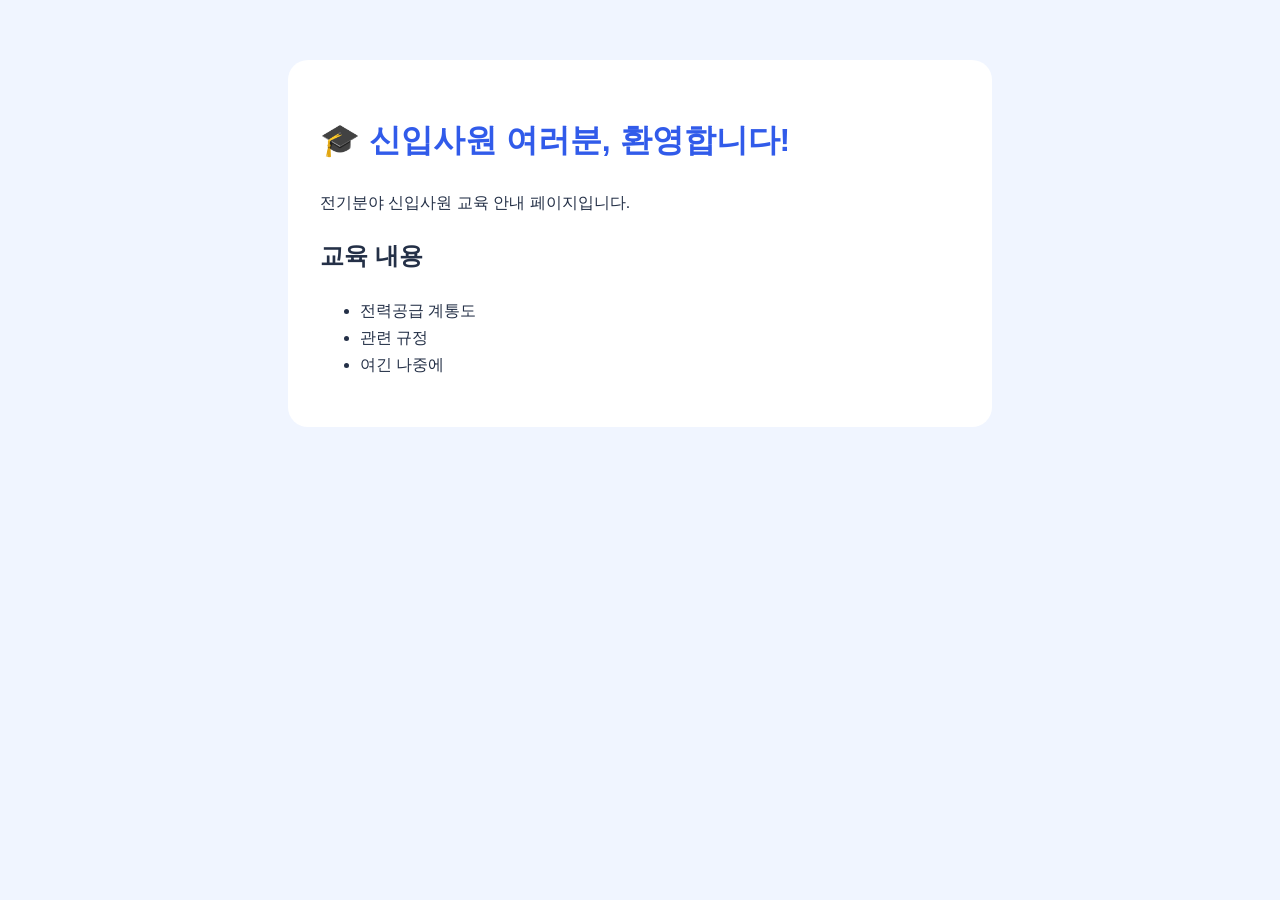
==== index.html @ 453a8c01 "Add initial index.html for new employee training" ====
<!DOCTYPE html>
<html lang="ko">
<head>
  <meta charset="UTF-8">
  <meta name="viewport" content="width=device-width, initial-scale=1">
  <title>신입생 교육 안내</title>
  <style>
    body {
      margin: 0;
      font-family: sans-serif;
      background: #f0f5ff;
      color: #243047;
      line-height: 1.7;
    }
    main {
      max-width: 640px;
      margin: 60px auto;
      padding: 32px;
      background: white;
      border-radius: 20px;
    }
    h1 { color: #315bea; }
  </style>
</head>
<body>
  <main>
    <h1>🎓 신입사원 여러분, 환영합니다!</h1>
    <p> 전기분야 신입사원 교육 안내 페이지입니다.</p>

    <h2>교육 내용</h2>
    <ul>
      <li>전력공급 계통도</li>
      <li>관련 규정</li>
      <li>여긴 나중에</li>
    </ul>
  </main>
</body>
</html>
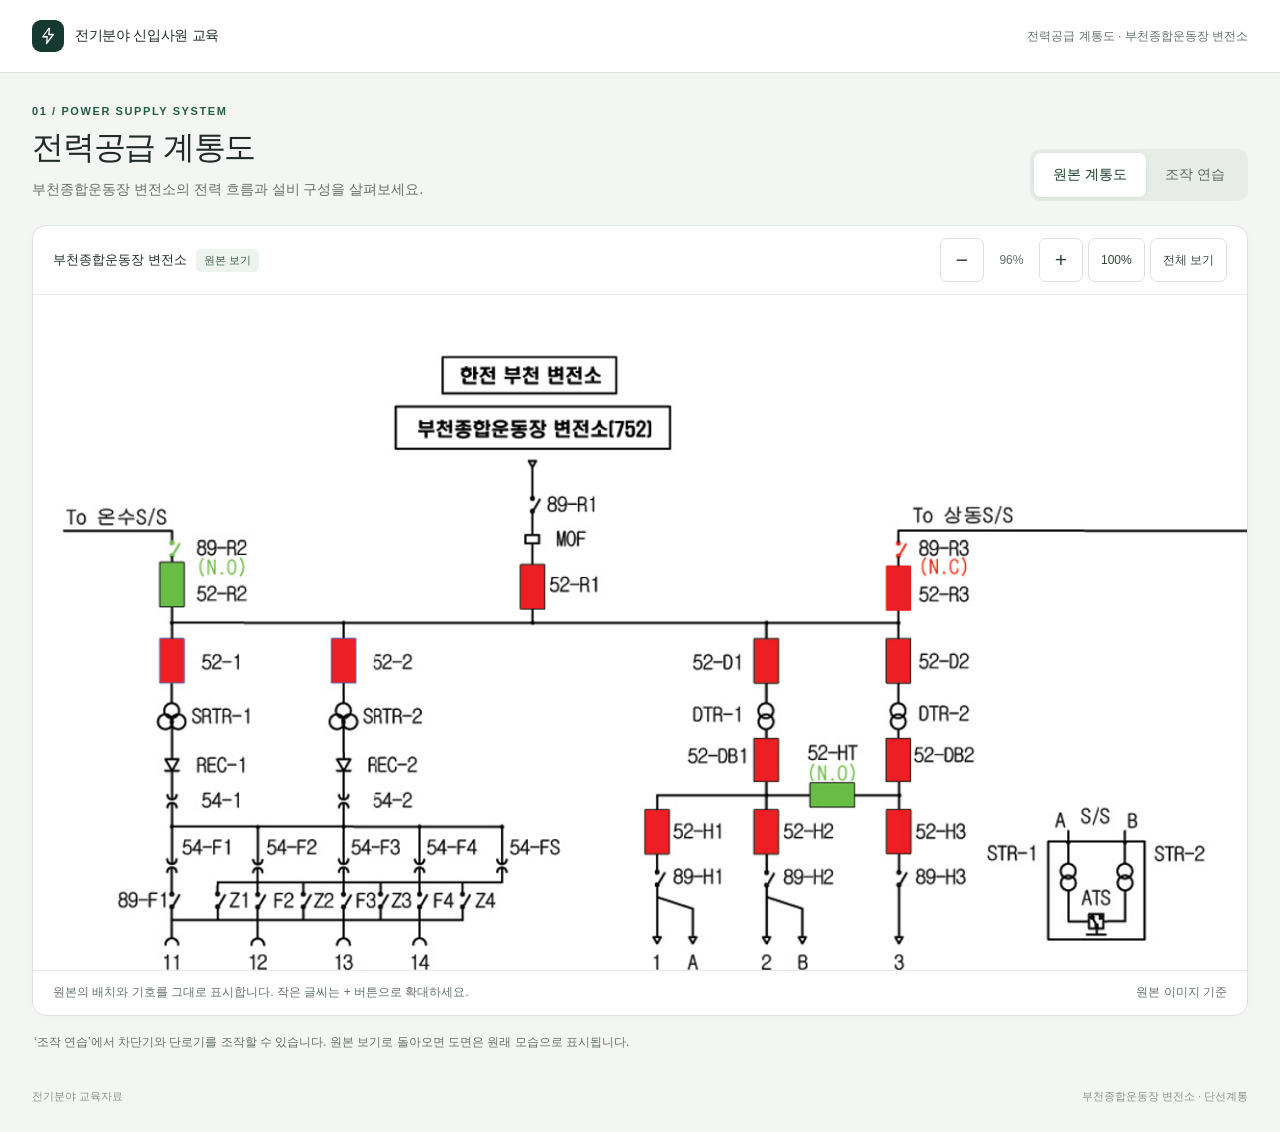
==== commit 1c378bd0: "전력공급 계통도 반응형 교육 페이지 추가" ====
--- a/index.html
+++ b/index.html
@@ -1,38 +1,351 @@
 <!DOCTYPE html>
 <html lang="ko">
 <head>
-  <meta charset="UTF-8">
-  <meta name="viewport" content="width=device-width, initial-scale=1">
-  <title>신입생 교육 안내</title>
-  <style>
-    body {
-      margin: 0;
-      font-family: sans-serif;
-      background: #f0f5ff;
-      color: #243047;
-      line-height: 1.7;
-    }
-    main {
-      max-width: 640px;
-      margin: 60px auto;
-      padding: 32px;
-      background: white;
-      border-radius: 20px;
-    }
-    h1 { color: #315bea; }
-  </style>
+<meta charset="utf-8">
+<meta name="viewport" content="width=device-width,initial-scale=1">
+<meta name="theme-color" content="#16392f">
+<title>부천종합운동장 변전소 | 전기분야 신입사원 교육</title>
+<style>
+:root{font-family:"Pretendard","Apple SD Gothic Neo","Malgun Gothic",Arial,sans-serif;color:#202b29;background:#f4f6f4;font-synthesis:none;--green:#215d48;--border:#dce2dd;--muted:#66716a}
+*{box-sizing:border-box}body{margin:0}button,select{font:inherit}button,select{min-height:44px}button{cursor:pointer}button:disabled{opacity:.4;cursor:default}button:focus-visible,select:focus-visible,summary:focus-visible{outline:3px solid #2574ba;outline-offset:3px}[hidden]{display:none!important}
+.site-header{background:#fff;border-bottom:1px solid var(--border)}.header-inner{max-width:1440px;margin:auto;padding:20px 32px;display:flex;align-items:center;justify-content:space-between;gap:16px}.brand{display:flex;align-items:center;gap:11px;font-size:14px;font-weight:700;letter-spacing:-.3px}.brand-icon{width:32px;height:32px;display:grid;place-items:center;background:#16392f;color:white;border-radius:9px}.brand-icon svg{width:18px;height:18px}.header-caption{font-size:12px;color:var(--muted)}
+main{max-width:1440px;margin:auto;padding:32px}.intro{display:flex;align-items:flex-end;justify-content:space-between;gap:24px;margin-bottom:24px}.eyebrow{font-size:11px;font-weight:700;color:var(--green);letter-spacing:1.6px;margin:0 0 10px}h1{font-size:clamp(23px,3vw,32px);line-height:1.3;letter-spacing:-1.2px;margin:0 0 9px}.subtitle{margin:0;color:var(--muted);font-size:14px;line-height:1.7}.mode-switch{display:flex;padding:4px;background:#e7ece7;border-radius:10px;flex-shrink:0}.mode-switch button{border:0;background:transparent;color:#5d6b62;border-radius:7px;padding:10px 19px;font-size:14px;font-weight:600;white-space:nowrap}.mode-switch button[aria-pressed="true"]{background:white;color:#183d2c;box-shadow:0 1px 5px #20372513}
+.drawing-card{background:#fff;border:1px solid var(--border);border-radius:14px;overflow:hidden;box-shadow:0 3px 16px #223b2504}.drawing-toolbar{display:flex;justify-content:space-between;align-items:center;gap:12px;padding:12px 20px;border-bottom:1px solid #e7ebe7;flex-wrap:wrap}.drawing-label{display:flex;align-items:center;gap:9px;flex-wrap:wrap;font-size:13px;font-weight:600}.badge{padding:4px 8px;border-radius:5px;background:#edf3ee;color:#42634f;font-size:11px;font-weight:600}.zoom-tools{display:flex;align-items:center;gap:5px}.icon-btn,.quiet-btn{border:1px solid var(--border);border-radius:7px;background:white;color:#34463b;padding:7px 12px;font-size:12px}.icon-btn{width:44px;padding:0;font-size:21px}.quiet-btn:hover,.icon-btn:hover{background:#f0f5f0}#zoom-value{font-size:12px;color:var(--muted);min-width:45px;text-align:center;font-variant-numeric:tabular-nums}
+.viewer{overflow:auto;max-height:75vh;background:#fff;overscroll-behavior:contain;scrollbar-color:#b4c2b8 #f3f5f3}.diagram-wrap{margin:0 auto;flex-shrink:0}#diagram{display:block;width:100%;height:auto;touch-action:pan-x pan-y pinch-zoom}.hotspot{cursor:pointer;outline:none}.hotspot .target{fill:transparent;stroke:transparent;stroke-width:2}.hotspot:hover .target,.hotspot:focus-visible .target{fill:#216eaf18;stroke:#2176ad;stroke-dasharray:4 3}.hotspot[aria-current="true"] .target{stroke:#2176ad;stroke-dasharray:4 3}
+.drawing-footer{display:flex;justify-content:space-between;gap:12px;padding:12px 20px;border-top:1px solid #e7ebe7;font-size:12px;color:var(--muted);line-height:1.6}.drawing-footer p{margin:0}.legend{display:flex;gap:14px;align-items:center;flex-wrap:wrap}.legend span{display:inline-flex;align-items:center;gap:5px}.swatch{width:10px;height:10px;border:1px solid #333;display:inline-block}.closed{background:#ed2226}.opened{background:#67b53f}.line{display:inline-block;width:18px;height:0;border-top:3px solid}.live{border-color:#e92828}.dead{border-color:#2baf57}
+.practice-heading{display:flex;justify-content:space-between;align-items:center;gap:14px;margin:24px 0 12px}.practice-heading h2{font-size:17px;margin:0;letter-spacing:-.5px}.practice-actions{display:flex;align-items:center;gap:12px}#count{font-size:12px;color:var(--muted)}.panels{display:grid;grid-template-columns:minmax(0,1.15fr) minmax(0,1fr) minmax(0,.9fr);gap:14px}.panel{background:#fff;border:1px solid var(--border);border-radius:12px;padding:20px;min-width:0}.panel h3{font-size:13px;margin:0 0 16px}.field-label{display:block;font-size:12px;color:var(--muted);margin:0 0 7px}select{width:100%;border:1px solid #cdd7ce;border-radius:7px;background:#fff;padding:8px 30px 8px 10px;font-size:13px;color:#283e30}#selection{font-size:13px;line-height:1.7;color:var(--muted);min-height:60px;margin-top:12px}#selection strong{display:block;font-size:14px;color:#243c2c}.selection-state{display:flex;align-items:center;gap:8px;justify-content:space-between;margin-top:4px}.state{font-size:12px;border-radius:5px;padding:4px 9px;background:#edf4e9;color:#416d32;font-weight:600}.state.on{background:#ffefed;color:#ac342e}.primary-btn{background:#215d48;border:1px solid #215d48;color:#fff;width:100%;border-radius:7px;padding:9px 14px;margin-top:10px;font-size:13px}.primary-btn:hover{background:#184c39}.primary-btn:disabled{background:#829c8d;border-color:#829c8d}.supply-row{display:flex;align-items:center;justify-content:space-between;gap:10px;padding:9px 0;border-bottom:1px solid #edf0ec;font-size:13px}.supply-row:last-child{border:0}.supply-status{display:inline-flex;align-items:center;gap:6px;color:#6c776f;font-size:12px}.supply-status:before{content:"";width:6px;height:6px;border-radius:50%;background:#a0aaa2}.supply-status.on{color:#b2342d}.supply-status.on:before{background:#dc3329}.empty{font-size:12px;color:#7e897f;line-height:1.8}#history{list-style:none;margin:0;padding:0;font-size:12px;max-height:225px;overflow:auto}#history li{display:flex;align-items:baseline;gap:10px;padding:8px 0;border-bottom:1px solid #edf0ec}#history time{color:#7c887f;font-size:10px;font-variant-numeric:tabular-nums}#history span{line-height:1.6}#history strong{font-weight:600}.note{margin:18px 0 0;color:var(--muted);font-size:12px;line-height:1.8}.note summary{cursor:pointer;width:fit-content;padding:6px 0}.note p{max-width:900px;margin:5px 0 0}.reference-note{margin:16px 2px 0;font-size:12px;color:var(--muted);line-height:1.8}.sr-only{position:absolute;width:1px;height:1px;padding:0;margin:-1px;overflow:hidden;clip:rect(0,0,0,0);white-space:nowrap;border:0}footer{max-width:1440px;margin:0 auto;padding:4px 32px 28px;color:#8a948d;font-size:11px;display:flex;justify-content:space-between;gap:12px}
+@media(min-width:1800px){.viewer{max-height:none}}@media(max-width:1000px){.intro{align-items:flex-start;flex-direction:column;gap:18px}.panels{grid-template-columns:1fr 1fr}.panel:last-child{grid-column:1/-1}.header-caption{display:none}}@media(max-width:600px){.header-inner{padding:14px 16px}.brand{font-size:12px}main{padding:24px 12px}.intro{margin-bottom:18px}.eyebrow{font-size:10px}h1{font-size:24px}.subtitle{font-size:13px}.mode-switch{width:100%}.mode-switch button{flex:1;padding:10px}.drawing-card{border-radius:10px}.drawing-toolbar{padding:10px;gap:8px}.drawing-label{font-size:12px}.zoom-tools{width:100%;justify-content:flex-end}.drawing-footer{padding:12px;flex-direction:column;gap:7px}.practice-heading{align-items:flex-start;flex-direction:column;gap:10px}.practice-actions{justify-content:space-between;width:100%}.panels{grid-template-columns:1fr}.panel:last-child{grid-column:auto}.panel{padding:17px}.viewer{max-height:65vh}footer{padding:0 14px 22px;flex-wrap:wrap}.reference-note{font-size:11px}}
+@media(prefers-reduced-motion:no-preference){button{transition:background .15s,color .15s}}
+</style>
 </head>
 <body>
-  <main>
-    <h1>🎓 신입사원 여러분, 환영합니다!</h1>
-    <p> 전기분야 신입사원 교육 안내 페이지입니다.</p>
+<header class="site-header"><div class="header-inner"><div class="brand"><span class="brand-icon" aria-hidden="true"><svg viewBox="0 0 24 24" fill="none"><path d="M13 2 5 13h6l-1 9 9-12h-6l1-8Z" stroke="currentColor" stroke-width="1.7" stroke-linejoin="round"/></svg></span>전기분야 신입사원 교육</div><span class="header-caption">전력공급 계통도 · 부천종합운동장 변전소</span></div></header>
+<main>
+<section class="intro" aria-labelledby="page-title"><div><p class="eyebrow">01 / POWER SUPPLY SYSTEM</p><h1 id="page-title">전력공급 계통도</h1><p class="subtitle">부천종합운동장 변전소의 전력 흐름과 설비 구성을 살펴보세요.</p></div><div class="mode-switch" role="group" aria-label="화면 선택"><button id="reference-mode" aria-pressed="true">원본 계통도</button><button id="practice-mode" aria-pressed="false">조작 연습</button></div></section>
+<section class="drawing-card" aria-label="계통도 보기">
+<div class="drawing-toolbar"><div class="drawing-label">부천종합운동장 변전소 <span class="badge" id="mode-badge">원본 보기</span></div><div class="zoom-tools" role="group" aria-label="도면 확대 및 축소"><button class="icon-btn" id="zoom-out" aria-label="축소">−</button><output id="zoom-value" aria-label="확대 비율">100%</output><button class="icon-btn" id="zoom-in" aria-label="확대">+</button><button class="quiet-btn" id="actual-size">100%</button><button class="quiet-btn" id="fit">전체 보기</button></div></div>
+<div class="viewer" id="viewer" tabindex="0" role="region" aria-label="확대 시 좌우와 위아래로 스크롤할 수 있는 계통도"><div class="diagram-wrap" id="diagram-wrap"><svg id="diagram" xmlns="http://www.w3.org/2000/svg" viewBox="0 0 1261 713" role="img" aria-labelledby="diagram-title diagram-desc"><title id="diagram-title">부천종합운동장 변전소 단선계통도</title><desc id="diagram-desc">한전 수전 계통, 온수·상동 연계, 정류기와 직류 급전, 소내 전원 계통. 조작 연습에서는 아래 설비 선택 메뉴로도 각 기기를 조작할 수 있습니다.</desc><image id="reference-image" href="[data-uri]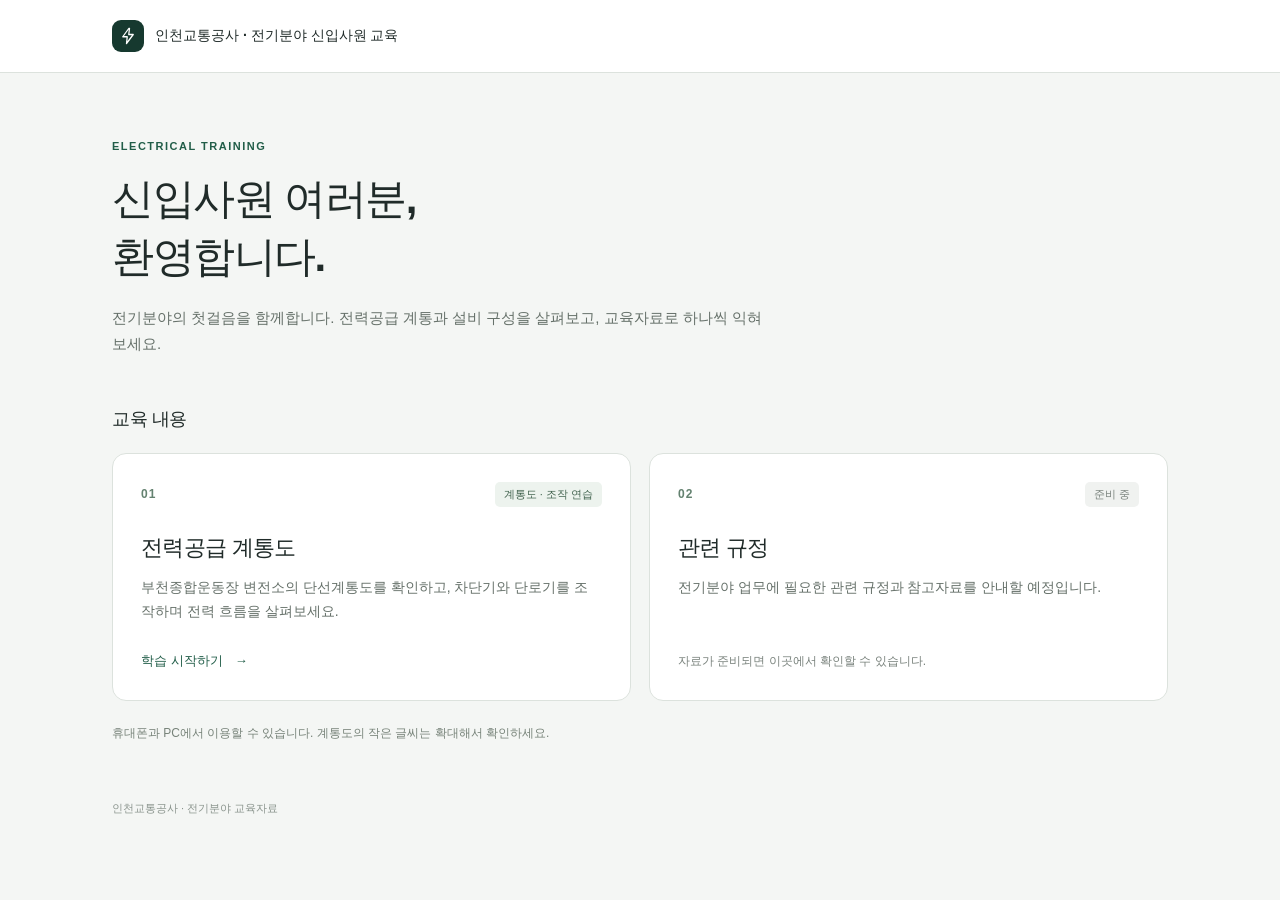
==== commit a876c0e2: "교육 안내 홈과 전력공급 계통도 페이지 분리" ====
--- a/index.html
+++ b/index.html
@@ -1,351 +1,43 @@
 <!DOCTYPE html>
 <html lang="ko">
 <head>
-<meta charset="utf-8">
-<meta name="viewport" content="width=device-width,initial-scale=1">
+<meta charset="UTF-8">
+<meta name="viewport" content="width=device-width, initial-scale=1">
 <meta name="theme-color" content="#16392f">
-<title>부천종합운동장 변전소 | 전기분야 신입사원 교육</title>
+<title>인천교통공사 전기분야 신입사원 교육 안내</title>
 <style>
-:root{font-family:"Pretendard","Apple SD Gothic Neo","Malgun Gothic",Arial,sans-serif;color:#202b29;background:#f4f6f4;font-synthesis:none;--green:#215d48;--border:#dce2dd;--muted:#66716a}
-*{box-sizing:border-box}body{margin:0}button,select{font:inherit}button,select{min-height:44px}button{cursor:pointer}button:disabled{opacity:.4;cursor:default}button:focus-visible,select:focus-visible,summary:focus-visible{outline:3px solid #2574ba;outline-offset:3px}[hidden]{display:none!important}
-.site-header{background:#fff;border-bottom:1px solid var(--border)}.header-inner{max-width:1440px;margin:auto;padding:20px 32px;display:flex;align-items:center;justify-content:space-between;gap:16px}.brand{display:flex;align-items:center;gap:11px;font-size:14px;font-weight:700;letter-spacing:-.3px}.brand-icon{width:32px;height:32px;display:grid;place-items:center;background:#16392f;color:white;border-radius:9px}.brand-icon svg{width:18px;height:18px}.header-caption{font-size:12px;color:var(--muted)}
-main{max-width:1440px;margin:auto;padding:32px}.intro{display:flex;align-items:flex-end;justify-content:space-between;gap:24px;margin-bottom:24px}.eyebrow{font-size:11px;font-weight:700;color:var(--green);letter-spacing:1.6px;margin:0 0 10px}h1{font-size:clamp(23px,3vw,32px);line-height:1.3;letter-spacing:-1.2px;margin:0 0 9px}.subtitle{margin:0;color:var(--muted);font-size:14px;line-height:1.7}.mode-switch{display:flex;padding:4px;background:#e7ece7;border-radius:10px;flex-shrink:0}.mode-switch button{border:0;background:transparent;color:#5d6b62;border-radius:7px;padding:10px 19px;font-size:14px;font-weight:600;white-space:nowrap}.mode-switch button[aria-pressed="true"]{background:white;color:#183d2c;box-shadow:0 1px 5px #20372513}
-.drawing-card{background:#fff;border:1px solid var(--border);border-radius:14px;overflow:hidden;box-shadow:0 3px 16px #223b2504}.drawing-toolbar{display:flex;justify-content:space-between;align-items:center;gap:12px;padding:12px 20px;border-bottom:1px solid #e7ebe7;flex-wrap:wrap}.drawing-label{display:flex;align-items:center;gap:9px;flex-wrap:wrap;font-size:13px;font-weight:600}.badge{padding:4px 8px;border-radius:5px;background:#edf3ee;color:#42634f;font-size:11px;font-weight:600}.zoom-tools{display:flex;align-items:center;gap:5px}.icon-btn,.quiet-btn{border:1px solid var(--border);border-radius:7px;background:white;color:#34463b;padding:7px 12px;font-size:12px}.icon-btn{width:44px;padding:0;font-size:21px}.quiet-btn:hover,.icon-btn:hover{background:#f0f5f0}#zoom-value{font-size:12px;color:var(--muted);min-width:45px;text-align:center;font-variant-numeric:tabular-nums}
-.viewer{overflow:auto;max-height:75vh;background:#fff;overscroll-behavior:contain;scrollbar-color:#b4c2b8 #f3f5f3}.diagram-wrap{margin:0 auto;flex-shrink:0}#diagram{display:block;width:100%;height:auto;touch-action:pan-x pan-y pinch-zoom}.hotspot{cursor:pointer;outline:none}.hotspot .target{fill:transparent;stroke:transparent;stroke-width:2}.hotspot:hover .target,.hotspot:focus-visible .target{fill:#216eaf18;stroke:#2176ad;stroke-dasharray:4 3}.hotspot[aria-current="true"] .target{stroke:#2176ad;stroke-dasharray:4 3}
-.drawing-footer{display:flex;justify-content:space-between;gap:12px;padding:12px 20px;border-top:1px solid #e7ebe7;font-size:12px;color:var(--muted);line-height:1.6}.drawing-footer p{margin:0}.legend{display:flex;gap:14px;align-items:center;flex-wrap:wrap}.legend span{display:inline-flex;align-items:center;gap:5px}.swatch{width:10px;height:10px;border:1px solid #333;display:inline-block}.closed{background:#ed2226}.opened{background:#67b53f}.line{display:inline-block;width:18px;height:0;border-top:3px solid}.live{border-color:#e92828}.dead{border-color:#2baf57}
-.practice-heading{display:flex;justify-content:space-between;align-items:center;gap:14px;margin:24px 0 12px}.practice-heading h2{font-size:17px;margin:0;letter-spacing:-.5px}.practice-actions{display:flex;align-items:center;gap:12px}#count{font-size:12px;color:var(--muted)}.panels{display:grid;grid-template-columns:minmax(0,1.15fr) minmax(0,1fr) minmax(0,.9fr);gap:14px}.panel{background:#fff;border:1px solid var(--border);border-radius:12px;padding:20px;min-width:0}.panel h3{font-size:13px;margin:0 0 16px}.field-label{display:block;font-size:12px;color:var(--muted);margin:0 0 7px}select{width:100%;border:1px solid #cdd7ce;border-radius:7px;background:#fff;padding:8px 30px 8px 10px;font-size:13px;color:#283e30}#selection{font-size:13px;line-height:1.7;color:var(--muted);min-height:60px;margin-top:12px}#selection strong{display:block;font-size:14px;color:#243c2c}.selection-state{display:flex;align-items:center;gap:8px;justify-content:space-between;margin-top:4px}.state{font-size:12px;border-radius:5px;padding:4px 9px;background:#edf4e9;color:#416d32;font-weight:600}.state.on{background:#ffefed;color:#ac342e}.primary-btn{background:#215d48;border:1px solid #215d48;color:#fff;width:100%;border-radius:7px;padding:9px 14px;margin-top:10px;font-size:13px}.primary-btn:hover{background:#184c39}.primary-btn:disabled{background:#829c8d;border-color:#829c8d}.supply-row{display:flex;align-items:center;justify-content:space-between;gap:10px;padding:9px 0;border-bottom:1px solid #edf0ec;font-size:13px}.supply-row:last-child{border:0}.supply-status{display:inline-flex;align-items:center;gap:6px;color:#6c776f;font-size:12px}.supply-status:before{content:"";width:6px;height:6px;border-radius:50%;background:#a0aaa2}.supply-status.on{color:#b2342d}.supply-status.on:before{background:#dc3329}.empty{font-size:12px;color:#7e897f;line-height:1.8}#history{list-style:none;margin:0;padding:0;font-size:12px;max-height:225px;overflow:auto}#history li{display:flex;align-items:baseline;gap:10px;padding:8px 0;border-bottom:1px solid #edf0ec}#history time{color:#7c887f;font-size:10px;font-variant-numeric:tabular-nums}#history span{line-height:1.6}#history strong{font-weight:600}.note{margin:18px 0 0;color:var(--muted);font-size:12px;line-height:1.8}.note summary{cursor:pointer;width:fit-content;padding:6px 0}.note p{max-width:900px;margin:5px 0 0}.reference-note{margin:16px 2px 0;font-size:12px;color:var(--muted);line-height:1.8}.sr-only{position:absolute;width:1px;height:1px;padding:0;margin:-1px;overflow:hidden;clip:rect(0,0,0,0);white-space:nowrap;border:0}footer{max-width:1440px;margin:0 auto;padding:4px 32px 28px;color:#8a948d;font-size:11px;display:flex;justify-content:space-between;gap:12px}
-@media(min-width:1800px){.viewer{max-height:none}}@media(max-width:1000px){.intro{align-items:flex-start;flex-direction:column;gap:18px}.panels{grid-template-columns:1fr 1fr}.panel:last-child{grid-column:1/-1}.header-caption{display:none}}@media(max-width:600px){.header-inner{padding:14px 16px}.brand{font-size:12px}main{padding:24px 12px}.intro{margin-bottom:18px}.eyebrow{font-size:10px}h1{font-size:24px}.subtitle{font-size:13px}.mode-switch{width:100%}.mode-switch button{flex:1;padding:10px}.drawing-card{border-radius:10px}.drawing-toolbar{padding:10px;gap:8px}.drawing-label{font-size:12px}.zoom-tools{width:100%;justify-content:flex-end}.drawing-footer{padding:12px;flex-direction:column;gap:7px}.practice-heading{align-items:flex-start;flex-direction:column;gap:10px}.practice-actions{justify-content:space-between;width:100%}.panels{grid-template-columns:1fr}.panel:last-child{grid-column:auto}.panel{padding:17px}.viewer{max-height:65vh}footer{padding:0 14px 22px;flex-wrap:wrap}.reference-note{font-size:11px}}
-@media(prefers-reduced-motion:no-preference){button{transition:background .15s,color .15s}}
+:root{font-family:"Pretendard","Apple SD Gothic Neo","Malgun Gothic",Arial,sans-serif;color:#202b29;background:#f4f6f4;font-synthesis:none}*{box-sizing:border-box}body{margin:0;line-height:1.7}
+.site-header{background:#fff;border-bottom:1px solid #dce2dd}.header-inner{max-width:1120px;margin:auto;padding:20px 32px;display:flex;align-items:center;gap:11px;font-size:14px;font-weight:700}.brand-icon{width:32px;height:32px;display:grid;place-items:center;background:#16392f;color:#fff;border-radius:9px;flex-shrink:0}.brand-icon svg{width:18px;height:18px}
+main{max-width:1120px;margin:auto;padding:64px 32px 56px}.eyebrow{margin:0 0 14px;font-size:11px;font-weight:700;letter-spacing:1.5px;color:#215d48}h1{font-size:clamp(28px,4vw,42px);line-height:1.4;letter-spacing:-1.5px;margin:0 0 18px}.intro{margin:0;max-width:660px;font-size:15px;color:#66716a}.section-heading{margin:48px 0 18px;font-size:18px;letter-spacing:-.5px}
+.courses{display:grid;grid-template-columns:1fr 1fr;gap:18px}.course{padding:28px;border:1px solid #dce2dd;border-radius:14px;background:#fff;min-width:0;display:flex;flex-direction:column;align-items:flex-start}a.course{text-decoration:none;color:inherit}a.course:hover{border-color:#658c75;background:#fbfdfb}a.course:focus-visible{outline:3px solid #2574ba;outline-offset:4px}.course-top{width:100%;display:flex;justify-content:space-between;align-items:center;gap:12px}.number{color:#648270;font-size:12px;font-weight:700;letter-spacing:1px}.badge{border-radius:5px;padding:3px 9px;color:#42634f;background:#edf3ee;font-size:11px}.badge.pending{background:#f0f2f0;color:#7a837d}.course h3{font-size:22px;margin:22px 0 10px;letter-spacing:-.7px}.course p{margin:0 0 26px;font-size:14px;color:#66716a}.course-action{margin-top:auto;font-size:13px;font-weight:700;color:#215d48;display:flex;align-items:center;gap:12px}.pending-text{margin-top:auto;font-size:12px;color:#7a837d}.note{margin:22px 0 0;font-size:12px;color:#778379}footer{max-width:1120px;margin:auto;padding:0 32px 28px;font-size:11px;color:#8a948d}
+@media(max-width:600px){.header-inner{padding:14px 16px;font-size:12px}main{padding:36px 16px}h1{font-size:29px}.intro{font-size:14px}.section-heading{margin-top:32px}.courses{grid-template-columns:1fr;gap:14px}.course{padding:23px}footer{padding:0 16px 24px}}
 </style>
 </head>
 <body>
-<header class="site-header"><div class="header-inner"><div class="brand"><span class="brand-icon" aria-hidden="true"><svg viewBox="0 0 24 24" fill="none"><path d="M13 2 5 13h6l-1 9 9-12h-6l1-8Z" stroke="currentColor" stroke-width="1.7" stroke-linejoin="round"/></svg></span>전기분야 신입사원 교육</div><span class="header-caption">전력공급 계통도 · 부천종합운동장 변전소</span></div></header>
+<header class="site-header"><div class="header-inner"><span class="brand-icon" aria-hidden="true"><svg viewBox="0 0 24 24" fill="none"><path d="M13 2 5 13h6l-1 9 9-12h-6l1-8Z" stroke="currentColor" stroke-width="1.7" stroke-linejoin="round"/></svg></span><span>인천교통공사 · 전기분야 신입사원 교육</span></div></header>
 <main>
-<section class="intro" aria-labelledby="page-title"><div><p class="eyebrow">01 / POWER SUPPLY SYSTEM</p><h1 id="page-title">전력공급 계통도</h1><p class="subtitle">부천종합운동장 변전소의 전력 흐름과 설비 구성을 살펴보세요.</p></div><div class="mode-switch" role="group" aria-label="화면 선택"><button id="reference-mode" aria-pressed="true">원본 계통도</button><button id="practice-mode" aria-pressed="false">조작 연습</button></div></section>
-<section class="drawing-card" aria-label="계통도 보기">
-<div class="drawing-toolbar"><div class="drawing-label">부천종합운동장 변전소 <span class="badge" id="mode-badge">원본 보기</span></div><div class="zoom-tools" role="group" aria-label="도면 확대 및 축소"><button class="icon-btn" id="zoom-out" aria-label="축소">−</button><output id="zoom-value" aria-label="확대 비율">100%</output><button class="icon-btn" id="zoom-in" aria-label="확대">+</button><button class="quiet-btn" id="actual-size">100%</button><button class="quiet-btn" id="fit">전체 보기</button></div></div>
-<div class="viewer" id="viewer" tabindex="0" role="region" aria-label="확대 시 좌우와 위아래로 스크롤할 수 있는 계통도"><div class="diagram-wrap" id="diagram-wrap"><svg id="diagram" xmlns="http://www.w3.org/2000/svg" viewBox="0 0 1261 713" role="img" aria-labelledby="diagram-title diagram-desc"><title id="diagram-title">부천종합운동장 변전소 단선계통도</title><desc id="diagram-desc">한전 수전 계통, 온수·상동 연계, 정류기와 직류 급전, 소내 전원 계통. 조작 연습에서는 아래 설비 선택 메뉴로도 각 기기를 조작할 수 있습니다.</desc><image id="reference-image" href="[data-uri]